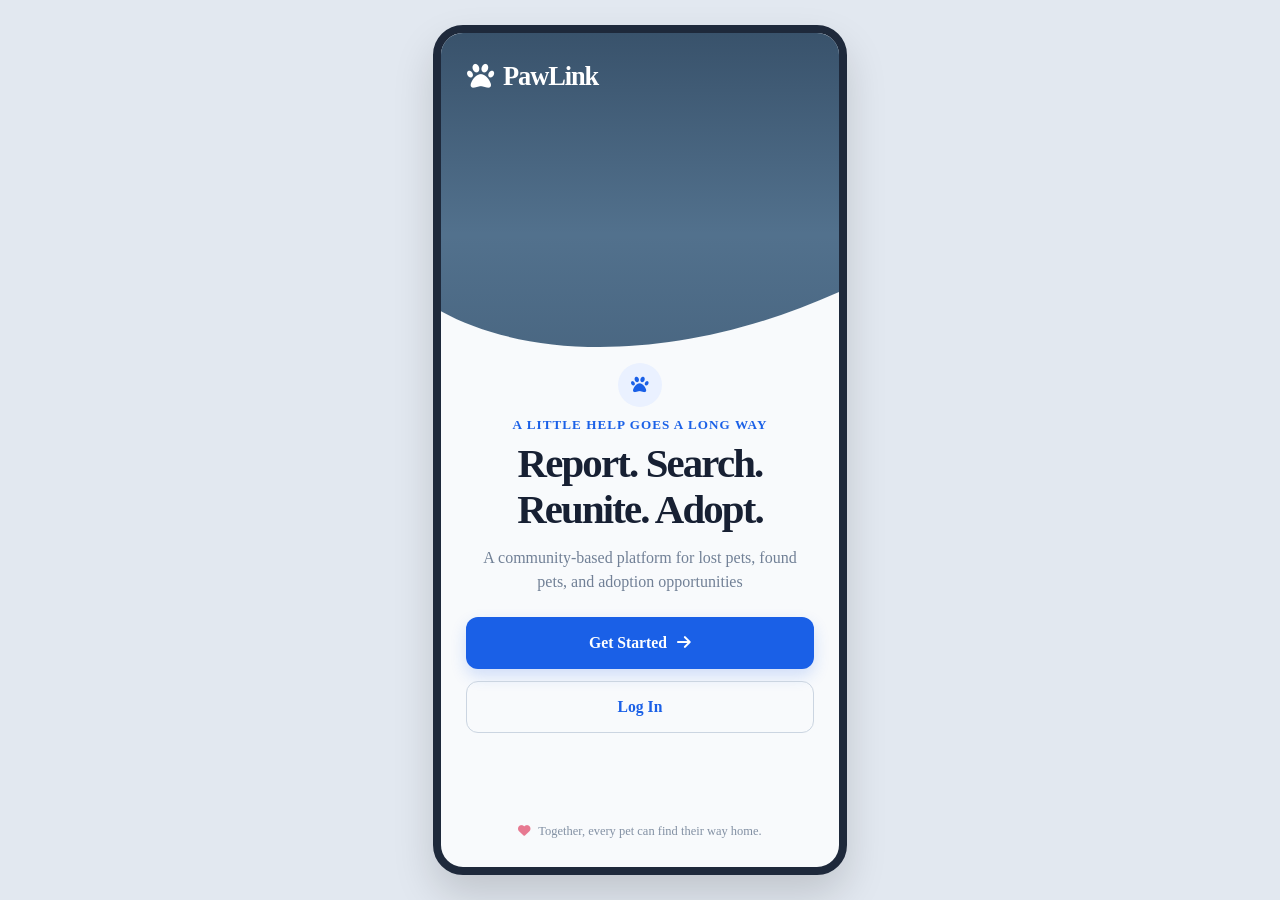
==== index.html @ 5c59ea30 "Add responsive PawLink landing and login pages" ====
<!doctype html>
<html lang="en">
<head>
  <meta charset="utf-8">
  <meta name="viewport" content="width=device-width, initial-scale=1">
  <meta name="theme-color" content="#f8fafc">
  <meta name="description" content="PawLink connects communities to help lost pets reunite with their families and find loving homes.">
  <title>PawLink | Find your way home</title>
  <link rel="preconnect" href="https://fonts.googleapis.com">
  <link rel="preconnect" href="https://fonts.gstatic.com" crossorigin>
  <link rel="stylesheet" href="https://cdnjs.cloudflare.com/ajax/libs/font-awesome/6.5.2/css/all.min.css">
  <link rel="stylesheet" href="style.css">
</head>
<body>
  <main class="container landing-container">
    <section class="hero" aria-label="Welcome to PawLink">
      <div class="hero-image" role="img" aria-label="Happy dog enjoying time outdoors"></div>
      <div class="hero-shade"></div>
      <div class="brand brand-on-hero">
        <i class="fa-solid fa-paw" aria-hidden="true"></i>
        <span>PawLink</span>
      </div>
      <svg class="hero-wave" viewBox="0 0 414 90" preserveAspectRatio="none" aria-hidden="true">
        <path d="M0,40 C94,92 250,94 414,20 L414,90 L0,90 Z" fill="#f8fafc"></path>
      </svg>
    </section>

    <section class="landing-content">
      <div class="welcome-mark" aria-hidden="true"><i class="fa-solid fa-paw"></i></div>
      <p class="eyebrow">A little help goes a long way</p>
      <h1>Report. Search.<br>Reunite. Adopt.</h1>
      <p class="landing-subtitle">A community-based platform for lost pets, found pets, and adoption opportunities</p>
      <div class="landing-actions">
        <a class="button button-primary" href="login.html">Get Started <i class="fa-solid fa-arrow-right" aria-hidden="true"></i></a>
        <a class="button button-outline" href="login.html">Log In</a>
      </div>
      <p class="community-note"><i class="fa-solid fa-heart" aria-hidden="true"></i> Together, every pet can find their way home.</p>
    </section>
  </main>
</body>
</html>
---- style.css ----
/* PawLink — shared mobile-first styles */
:root {
  color-scheme: light;
  --blue: #1a60e7;
  --blue-dark: #1557d0;
  --backdrop: #f8fafc;
  --ink: #172033;
  --muted: #718096;
  --line: #e2e8f0;
  --card: #ffffff;
  font-family: Georgia, "Times New Roman", serif;
}

* { box-sizing: border-box; }

html, body { min-height: 100%; }

body {
  margin: 0;
  background: var(--backdrop);
  color: var(--ink);
  font-family: Georgia, "Times New Roman", serif;
  -webkit-font-smoothing: antialiased;
}

button, input { font: inherit; }

a { color: inherit; }

.container {
  position: relative;
  width: 100%;
  min-height: 100vh;
  min-height: 100dvh;
  margin: 0 auto;
  overflow: hidden;
  background: var(--backdrop);
}

/* Landing page */
.landing-container { display: flex; flex-direction: column; }

.hero {
  position: relative;
  flex: 0 0 40vh;
  min-height: 270px;
  max-height: 390px;
  overflow: hidden;
  background: #52718d;
}

.hero-image {
  position: absolute;
  inset: 0;
  background-image: url("https://images.unsplash.com/photo-1552053831-71594a27632d?auto=format&fit=crop&w=1200&q=85");
  background-position: center 43%;
  background-size: cover;
  transform: scale(1.02);
}

.hero-shade {
  position: absolute;
  inset: 0;
  background: linear-gradient(180deg, rgba(10, 25, 45, .35), transparent 62%, rgba(10, 25, 45, .12));
}

.brand {
  display: inline-flex;
  align-items: center;
  gap: 10px;
  color: var(--blue);
  font-size: 1.65rem;
  font-weight: 700;
  letter-spacing: -.04em;
  text-decoration: none;
}

.brand i { font-size: 1.7rem; }
.brand-on-hero { position: absolute; z-index: 2; top: 28px; left: 26px; color: #fff; }

.hero-wave {
  position: absolute;
  z-index: 1;
  right: 0;
  bottom: -1px;
  left: 0;
  display: block;
  width: 100%;
  height: 74px;
}

.landing-content {
  display: flex;
  flex: 1;
  flex-direction: column;
  align-items: center;
  padding: 9px 28px 28px;
  text-align: center;
}

.welcome-mark {
  display: grid;
  width: 44px;
  height: 44px;
  margin: -4px 0 10px;
  place-items: center;
  border-radius: 50%;
  background: #eaf1ff;
  color: var(--blue);
  font-size: 1.1rem;
}

.eyebrow { margin: 0 0 8px; color: var(--blue); font-size: .82rem; font-weight: 700; letter-spacing: .08em; text-transform: uppercase; }
.landing-content h1 { margin: 0; color: #172033; font-size: clamp(2rem, 8vw, 2.55rem); line-height: 1.12; letter-spacing: -.045em; }
.landing-subtitle { max-width: 330px; margin: 13px 0 22px; color: var(--muted); font-size: 1rem; line-height: 1.55; }
.landing-actions { display: grid; width: 100%; max-width: 360px; gap: 12px; }

.button {
  display: inline-flex;
  min-height: 52px;
  align-items: center;
  justify-content: center;
  gap: 10px;
  padding: 0 20px;
  border: 1px solid transparent;
  border-radius: 12px;
  cursor: pointer;
  font-size: .98rem;
  font-weight: 700;
  text-align: center;
  text-decoration: none;
  transition: background-color .2s ease, color .2s ease, border-color .2s ease, box-shadow .2s ease, transform .2s ease;
}

.button:hover { transform: translateY(-1px); }
.button:focus-visible, a:focus-visible, input:focus-visible { outline: 3px solid rgba(26, 96, 231, .28); outline-offset: 3px; }
.button-primary { background: var(--blue); color: #fff; box-shadow: 0 7px 16px rgba(26, 96, 231, .18); }
.button-primary:hover { background: var(--blue-dark); }
.button-outline { border-color: #cbd5e1; background: transparent; color: var(--blue); }
.button-outline:hover { border-color: var(--blue); background: #eef4ff; }
.community-note { margin: auto 0 0; padding-top: 20px; color: #8290a3; font-size: .78rem; }
.community-note i { margin-right: 5px; color: #e77991; }

/* Login page */
.login-container { padding: 30px 26px 26px; }
.login-brand { margin-bottom: 48px; }
.login-content { width: 100%; max-width: 360px; margin: 0 auto; }
.login-heading { margin-bottom: 30px; }
.login-heading h1 { margin: 0 0 8px; font-size: 2rem; letter-spacing: -.04em; }
.login-heading p { margin: 0; color: var(--muted); font-size: 1rem; }
.login-form { display: flex; flex-direction: column; }
.login-form label { margin-bottom: 9px; font-size: .9rem; font-weight: 700; }
.login-form input {
  width: 100%;
  height: 52px;
  margin-bottom: 21px;
  padding: 0 15px;
  border: 1px solid #d9e0ea;
  border-radius: 10px;
  background: var(--card);
  color: var(--ink);
  font-size: .92rem;
  transition: border-color .2s ease, box-shadow .2s ease;
}
.login-form input::placeholder { color: #a0a9b6; }
.login-form input:focus { border-color: var(--blue); box-shadow: 0 0 0 3px rgba(26, 96, 231, .1); outline: none; }
.password-label-row { display: flex; align-items: baseline; justify-content: space-between; gap: 10px; }
.password-label-row label { margin-bottom: 9px; }
.text-link { color: var(--blue); font-size: .84rem; font-weight: 700; text-decoration: none; }
.text-link:hover { color: var(--blue-dark); text-decoration: underline; }
.submit-button { width: 100%; margin-top: 2px; }
.divider { display: flex; align-items: center; gap: 14px; margin: 23px 0; color: #9aa4b2; font-size: .85rem; }
.divider::before, .divider::after { height: 1px; flex: 1; background: var(--line); content: ""; }
.social-buttons { display: grid; gap: 12px; }
.social-button { width: 100%; border-color: #d9e0ea; background: var(--card); color: #273248; font-size: .9rem; }
.social-button:hover { border-color: #aebbd0; background: #fdfefe; }
.google-icon { color: #4285f4; font-size: 1.1rem; }
.facebook-icon { color: #1877f2; font-size: 1rem; }
.signup-prompt { margin: 29px 0 0; color: var(--muted); font-size: .9rem; text-align: center; }
.signup-prompt .text-link { margin-left: 3px; font-size: inherit; }

@media (max-height: 720px) and (max-width: 767px) {
  .login-container { padding-top: 20px; }
  .login-brand { margin-bottom: 28px; }
  .login-heading { margin-bottom: 22px; }
  .login-form input { margin-bottom: 15px; }
}

@media (min-width: 768px) {
  body {
    display: grid;
    min-height: 100vh;
    place-items: center;
    background: #e2e8f0;
  }

  .container {
    width: 414px;
    min-height: 0;
    height: 850px;
    border: 8px solid #1e293b;
    border-radius: 30px;
    box-shadow: 0 20px 40px rgba(0, 0, 0, .15);
  }

  .landing-container { height: 850px; }
  .hero { flex-basis: 39%; max-height: none; }
  .hero-wave { height: 86px; }
  .landing-content { padding-right: 25px; padding-left: 25px; }
  .login-container { padding: 30px 26px 26px; }
}

@media (prefers-reduced-motion: reduce) {
  *, *::before, *::after { scroll-behavior: auto !important; transition-duration: .01ms !important; }
}
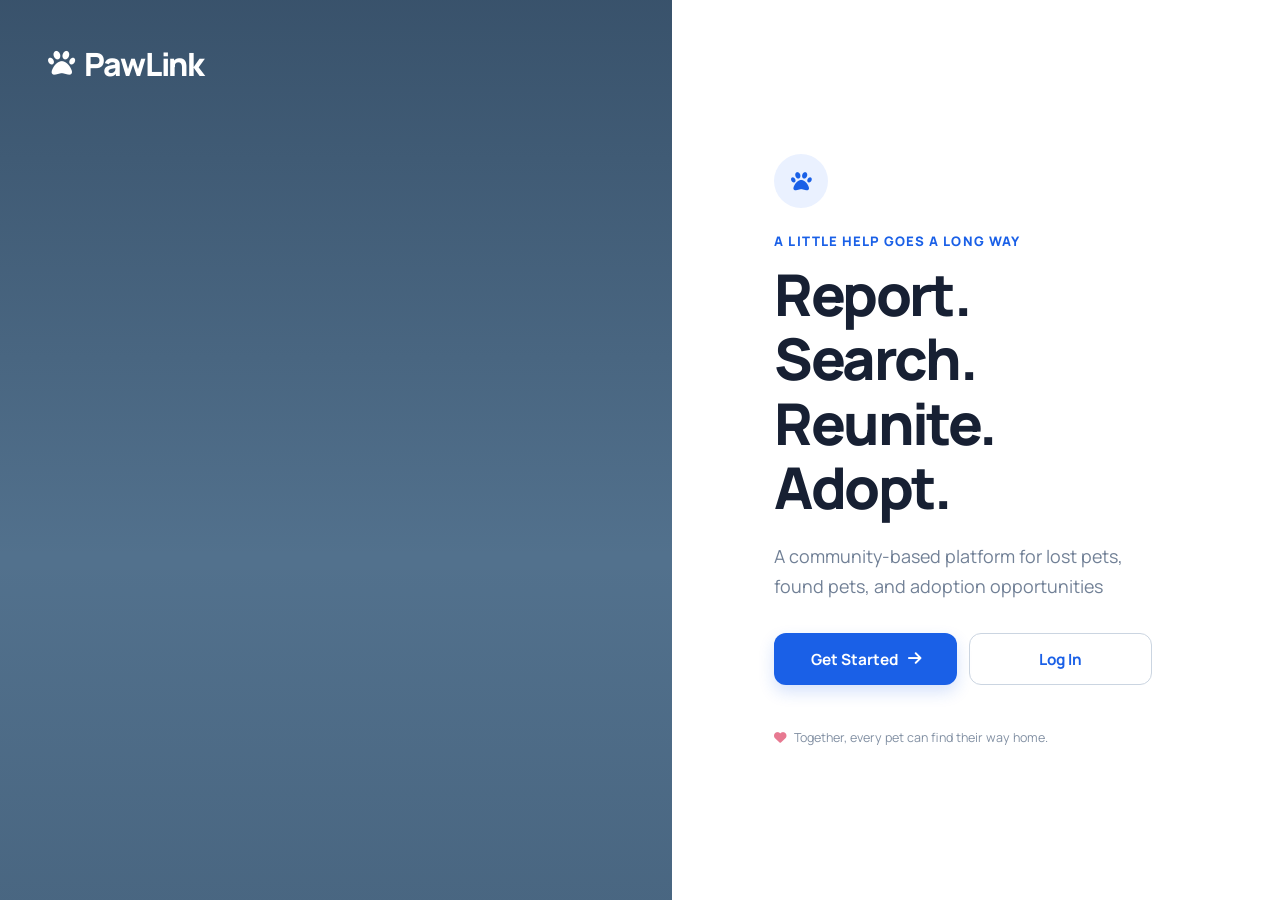
==== commit b8bfa16d: "Link Get Started to PawLink registration" ====
--- a/index.html
+++ b/index.html
@@ -8,6 +8,7 @@
   <title>PawLink | Find your way home</title>
   <link rel="preconnect" href="https://fonts.googleapis.com">
   <link rel="preconnect" href="https://fonts.gstatic.com" crossorigin>
+  <link href="https://fonts.googleapis.com/css2?family=Manrope:wght@400;500;600;700;800&display=swap" rel="stylesheet">
   <link rel="stylesheet" href="https://cdnjs.cloudflare.com/ajax/libs/font-awesome/6.5.2/css/all.min.css">
   <link rel="stylesheet" href="style.css">
 </head>
@@ -31,7 +32,7 @@
       <h1>Report. Search.<br>Reunite. Adopt.</h1>
       <p class="landing-subtitle">A community-based platform for lost pets, found pets, and adoption opportunities</p>
       <div class="landing-actions">
-        <a class="button button-primary" href="login.html">Get Started <i class="fa-solid fa-arrow-right" aria-hidden="true"></i></a>
+        <a class="button button-primary" href="register.html">Get Started <i class="fa-solid fa-arrow-right" aria-hidden="true"></i></a>
         <a class="button button-outline" href="login.html">Log In</a>
       </div>
       <p class="community-note"><i class="fa-solid fa-heart" aria-hidden="true"></i> Together, every pet can find their way home.</p>
--- a/style.css
+++ b/style.css
@@ -1,4 +1,4 @@
-/* PawLink — shared mobile-first styles */
+/* PawLink — responsive styles using a modern, friendly typeface */
 :root {
   color-scheme: light;
   --blue: #1a60e7;
@@ -8,23 +8,22 @@
   --muted: #718096;
   --line: #e2e8f0;
   --card: #ffffff;
-  font-family: Georgia, "Times New Roman", serif;
+  font-family: "Manrope", Inter, ui-sans-serif, system-ui, -apple-system, BlinkMacSystemFont, "Segoe UI", sans-serif;
 }
 
 * { box-sizing: border-box; }
-
 html, body { min-height: 100%; }
 
 body {
   margin: 0;
   background: var(--backdrop);
   color: var(--ink);
-  font-family: Georgia, "Times New Roman", serif;
+  font-family: "Manrope", Inter, ui-sans-serif, system-ui, -apple-system, BlinkMacSystemFont, "Segoe UI", sans-serif;
   -webkit-font-smoothing: antialiased;
-}
-
-button, input { font: inherit; }
-
+  text-rendering: optimizeLegibility;
+}
+
+button, input, select { font: inherit; }
 a { color: inherit; }
 
 .container {
@@ -39,7 +38,6 @@
 
 /* Landing page */
 .landing-container { display: flex; flex-direction: column; }
-
 .hero {
   position: relative;
   flex: 0 0 40vh;
@@ -48,36 +46,31 @@
   overflow: hidden;
   background: #52718d;
 }
-
 .hero-image {
   position: absolute;
   inset: 0;
-  background-image: url("https://images.unsplash.com/photo-1552053831-71594a27632d?auto=format&fit=crop&w=1200&q=85");
+  background-image: url("https://images.unsplash.com/photo-1552053831-71594a27632d?auto=format&fit=crop&w=1600&q=85");
   background-position: center 43%;
   background-size: cover;
   transform: scale(1.02);
 }
-
 .hero-shade {
   position: absolute;
   inset: 0;
   background: linear-gradient(180deg, rgba(10, 25, 45, .35), transparent 62%, rgba(10, 25, 45, .12));
 }
-
 .brand {
   display: inline-flex;
   align-items: center;
   gap: 10px;
   color: var(--blue);
   font-size: 1.65rem;
-  font-weight: 700;
+  font-weight: 800;
   letter-spacing: -.04em;
   text-decoration: none;
 }
-
 .brand i { font-size: 1.7rem; }
 .brand-on-hero { position: absolute; z-index: 2; top: 28px; left: 26px; color: #fff; }
-
 .hero-wave {
   position: absolute;
   z-index: 1;
@@ -88,7 +81,6 @@
   width: 100%;
   height: 74px;
 }
-
 .landing-content {
   display: flex;
   flex: 1;
@@ -97,7 +89,6 @@
   padding: 9px 28px 28px;
   text-align: center;
 }
-
 .welcome-mark {
   display: grid;
   width: 44px;
@@ -109,10 +100,9 @@
   color: var(--blue);
   font-size: 1.1rem;
 }
-
-.eyebrow { margin: 0 0 8px; color: var(--blue); font-size: .82rem; font-weight: 700; letter-spacing: .08em; text-transform: uppercase; }
-.landing-content h1 { margin: 0; color: #172033; font-size: clamp(2rem, 8vw, 2.55rem); line-height: 1.12; letter-spacing: -.045em; }
-.landing-subtitle { max-width: 330px; margin: 13px 0 22px; color: var(--muted); font-size: 1rem; line-height: 1.55; }
+.eyebrow { margin: 0 0 8px; color: var(--blue); font-size: .82rem; font-weight: 800; letter-spacing: .08em; text-transform: uppercase; }
+.landing-content h1 { margin: 0; color: #172033; font-size: clamp(2rem, 8vw, 2.55rem); font-weight: 800; line-height: 1.12; letter-spacing: -.045em; }
+.landing-subtitle { max-width: 380px; margin: 13px 0 22px; color: var(--muted); font-size: 1rem; line-height: 1.65; }
 .landing-actions { display: grid; width: 100%; max-width: 360px; gap: 12px; }
 
 .button {
@@ -125,15 +115,14 @@
   border: 1px solid transparent;
   border-radius: 12px;
   cursor: pointer;
-  font-size: .98rem;
+  font-size: .96rem;
   font-weight: 700;
   text-align: center;
   text-decoration: none;
   transition: background-color .2s ease, color .2s ease, border-color .2s ease, box-shadow .2s ease, transform .2s ease;
 }
-
 .button:hover { transform: translateY(-1px); }
-.button:focus-visible, a:focus-visible, input:focus-visible { outline: 3px solid rgba(26, 96, 231, .28); outline-offset: 3px; }
+.button:focus-visible, a:focus-visible, input:focus-visible, select:focus-visible { outline: 3px solid rgba(26, 96, 231, .28); outline-offset: 3px; }
 .button-primary { background: var(--blue); color: #fff; box-shadow: 0 7px 16px rgba(26, 96, 231, .18); }
 .button-primary:hover { background: var(--blue-dark); }
 .button-outline { border-color: #cbd5e1; background: transparent; color: var(--blue); }
@@ -146,14 +135,15 @@
 .login-brand { margin-bottom: 48px; }
 .login-content { width: 100%; max-width: 360px; margin: 0 auto; }
 .login-heading { margin-bottom: 30px; }
-.login-heading h1 { margin: 0 0 8px; font-size: 2rem; letter-spacing: -.04em; }
+.login-heading h1 { margin: 0 0 8px; font-size: 2rem; font-weight: 800; letter-spacing: -.04em; }
 .login-heading p { margin: 0; color: var(--muted); font-size: 1rem; }
 .login-form { display: flex; flex-direction: column; }
 .login-form label { margin-bottom: 9px; font-size: .9rem; font-weight: 700; }
-.login-form input {
+.login-form input,
+.register-form input,
+.register-form select {
   width: 100%;
   height: 52px;
-  margin-bottom: 21px;
   padding: 0 15px;
   border: 1px solid #d9e0ea;
   border-radius: 10px;
@@ -162,8 +152,12 @@
   font-size: .92rem;
   transition: border-color .2s ease, box-shadow .2s ease;
 }
-.login-form input::placeholder { color: #a0a9b6; }
-.login-form input:focus { border-color: var(--blue); box-shadow: 0 0 0 3px rgba(26, 96, 231, .1); outline: none; }
+.login-form input { margin-bottom: 21px; }
+.login-form input::placeholder,
+.register-form input::placeholder { color: #a0a9b6; }
+.login-form input:focus,
+.register-form input:focus,
+.register-form select:focus { border-color: var(--blue); box-shadow: 0 0 0 3px rgba(26, 96, 231, .1); outline: none; }
 .password-label-row { display: flex; align-items: baseline; justify-content: space-between; gap: 10px; }
 .password-label-row label { margin-bottom: 9px; }
 .text-link { color: var(--blue); font-size: .84rem; font-weight: 700; text-decoration: none; }
@@ -179,6 +173,28 @@
 .signup-prompt { margin: 29px 0 0; color: var(--muted); font-size: .9rem; text-align: center; }
 .signup-prompt .text-link { margin-left: 3px; font-size: inherit; }
 
+/* Registration page */
+.register-container { padding: 26px 24px 30px; }
+.register-brand { margin-bottom: 24px; }
+.register-content { width: 100%; max-width: 620px; margin: 0 auto; }
+.register-heading { margin-bottom: 22px; }
+.register-heading .eyebrow { margin-bottom: 8px; }
+.register-heading h1 { margin: 0 0 8px; font-size: clamp(1.8rem, 7vw, 2.25rem); font-weight: 800; letter-spacing: -.045em; }
+.register-heading > p:last-child { margin: 0; color: var(--muted); font-size: .95rem; line-height: 1.55; }
+.register-form { display: grid; grid-template-columns: 1fr; gap: 15px; }
+.form-field { display: flex; min-width: 0; flex-direction: column; gap: 7px; }
+.form-field label { font-size: .86rem; font-weight: 700; }
+.form-field input, .form-field select { height: 48px; }
+.form-field select { color: #64748b; }
+.form-field select:valid { color: var(--ink); }
+.optional { color: #94a3b8; font-size: .78rem; font-weight: 500; }
+.field-hint { margin-top: -2px; color: var(--muted); font-size: .76rem; }
+.form-field-full { grid-column: 1 / -1; }
+.register-form .submit-button { margin-top: 5px; }
+.register-prompt { margin-top: 20px; }
+.privacy-note { margin: 18px 0 0; color: #8a97a8; font-size: .76rem; text-align: center; }
+.privacy-note i { margin-right: 5px; color: var(--blue); }
+
 @media (max-height: 720px) and (max-width: 767px) {
   .login-container { padding-top: 20px; }
   .login-brand { margin-bottom: 28px; }
@@ -186,28 +202,63 @@
   .login-form input { margin-bottom: 15px; }
 }
 
+/* Desktop and tablet: responsive page layouts rather than a phone mockup. */
 @media (min-width: 768px) {
-  body {
-    display: grid;
+  body { min-height: 100vh; background: #e2e8f0; }
+  .container { width: 100%; min-height: 100vh; min-height: 100dvh; height: auto; border: 0; border-radius: 0; box-shadow: none; }
+  .landing-container { display: grid; grid-template-columns: minmax(0, 1fr) minmax(0, 1fr); min-height: 100vh; min-height: 100dvh; background: #fff; }
+  .hero { grid-column: 1; grid-row: 1; min-height: 100vh; min-height: 100dvh; max-height: none; }
+  .hero-image { background-position: center; }
+  .brand-on-hero { top: 42px; left: 48px; font-size: 2rem; }
+  .hero-wave { display: none; }
+  .landing-content { grid-column: 2; grid-row: 1; align-items: flex-start; justify-content: center; padding: 70px clamp(42px, 7vw, 110px); text-align: left; }
+  .welcome-mark { width: 54px; height: 54px; margin: 0 0 24px; font-size: 1.3rem; }
+  .eyebrow { margin-bottom: 12px; }
+  .landing-content h1 { max-width: 560px; font-size: clamp(2.8rem, 4.5vw, 4.4rem); }
+  .landing-subtitle { max-width: 510px; margin: 22px 0 32px; font-size: 1.12rem; }
+  .landing-actions { grid-template-columns: 1fr 1fr; max-width: 460px; }
+  .community-note { margin: 44px 0 0; padding: 0; }
+
+  .login-container {
+    display: flex;
     min-height: 100vh;
-    place-items: center;
-    background: #e2e8f0;
+    min-height: 100dvh;
+    flex-direction: column;
+    justify-content: center;
+    width: min(540px, calc(100% - 48px));
+    margin: 48px auto;
+    padding: 46px 58px;
+    border: 1px solid #e8edf4;
+    border-radius: 24px;
+    background: #fff;
+    box-shadow: 0 24px 70px rgba(31, 51, 82, .12);
   }
-
-  .container {
-    width: 414px;
-    min-height: 0;
-    height: 850px;
-    border: 8px solid #1e293b;
-    border-radius: 30px;
-    box-shadow: 0 20px 40px rgba(0, 0, 0, .15);
+  .login-brand { margin: 0 auto 42px; }
+  .login-content { max-width: 100%; }
+
+  .register-container {
+    min-height: 100vh;
+    min-height: 100dvh;
+    padding: 32px 48px 42px;
+    background: radial-gradient(circle at 8% 10%, #eaf1ff 0, transparent 28%), var(--backdrop);
   }
-
-  .landing-container { height: 850px; }
-  .hero { flex-basis: 39%; max-height: none; }
-  .hero-wave { height: 86px; }
-  .landing-content { padding-right: 25px; padding-left: 25px; }
-  .login-container { padding: 30px 26px 26px; }
+  .register-brand { margin-bottom: 20px; }
+  .register-content {
+    max-width: 760px;
+    padding: 38px 48px 34px;
+    border: 1px solid #e8edf4;
+    border-radius: 22px;
+    background: #fff;
+    box-shadow: 0 20px 60px rgba(31, 51, 82, .09);
+  }
+  .register-heading { margin-bottom: 28px; }
+  .register-form { grid-template-columns: repeat(2, minmax(0, 1fr)); gap: 18px 16px; }
+}
+
+@media (min-width: 1200px) {
+  .landing-container { grid-template-columns: minmax(0, 1.05fr) minmax(0, .95fr); }
+  .hero-image { background-position: center 45%; }
+  .landing-content { padding-right: clamp(80px, 10vw, 180px); padding-left: clamp(60px, 8vw, 140px); }
 }
 
 @media (prefers-reduced-motion: reduce) {
